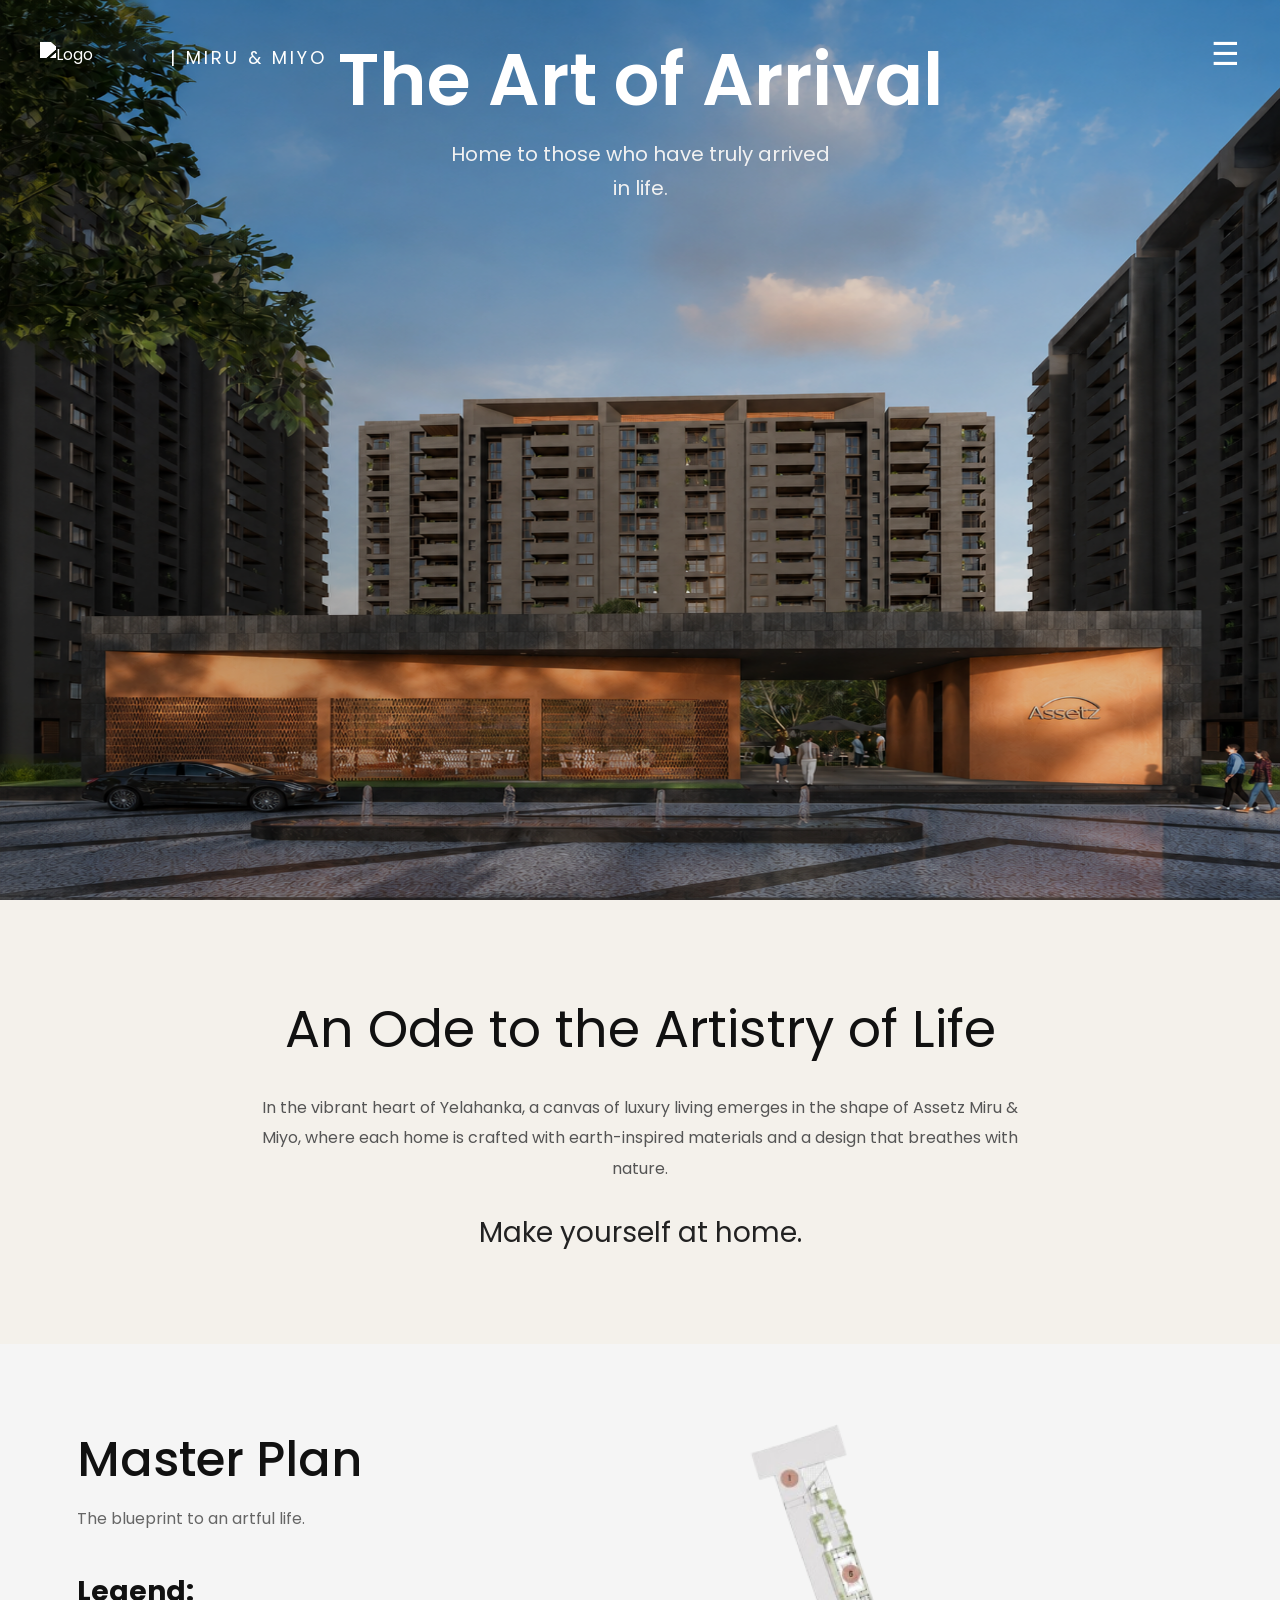
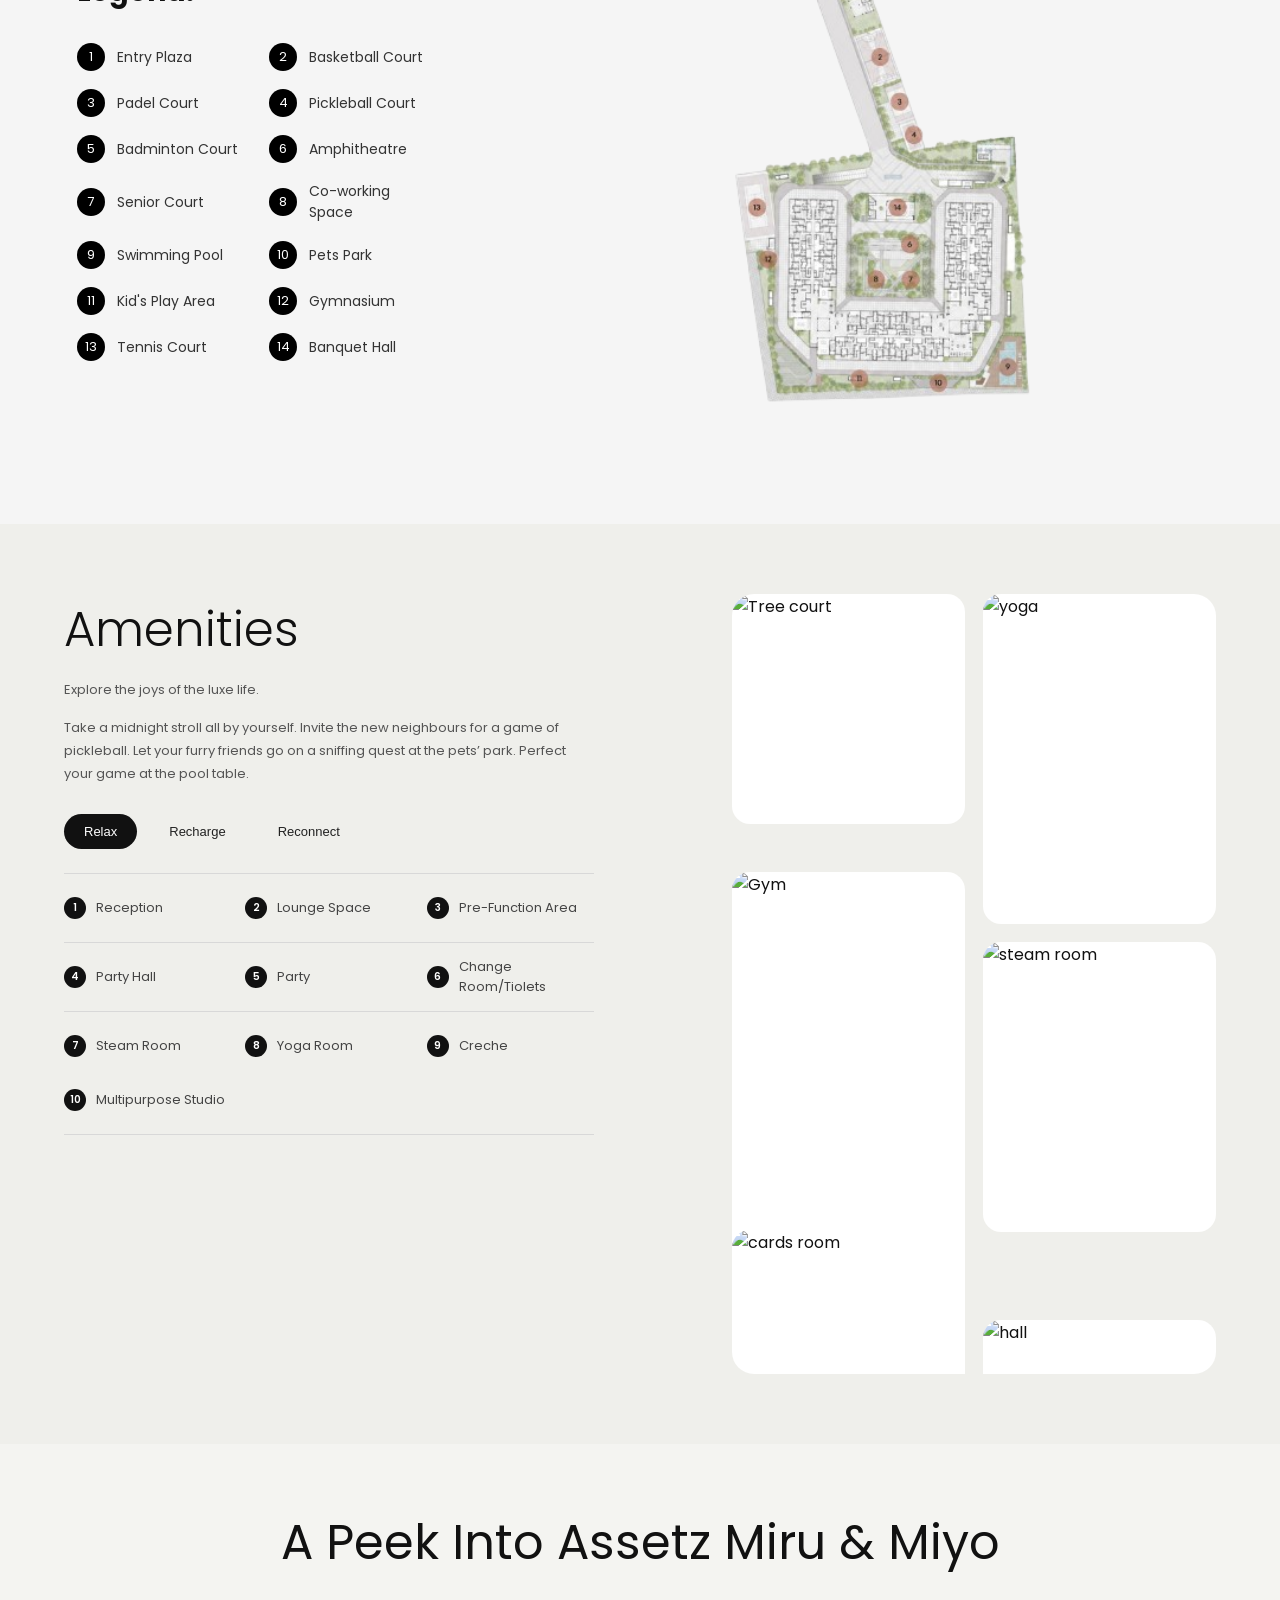
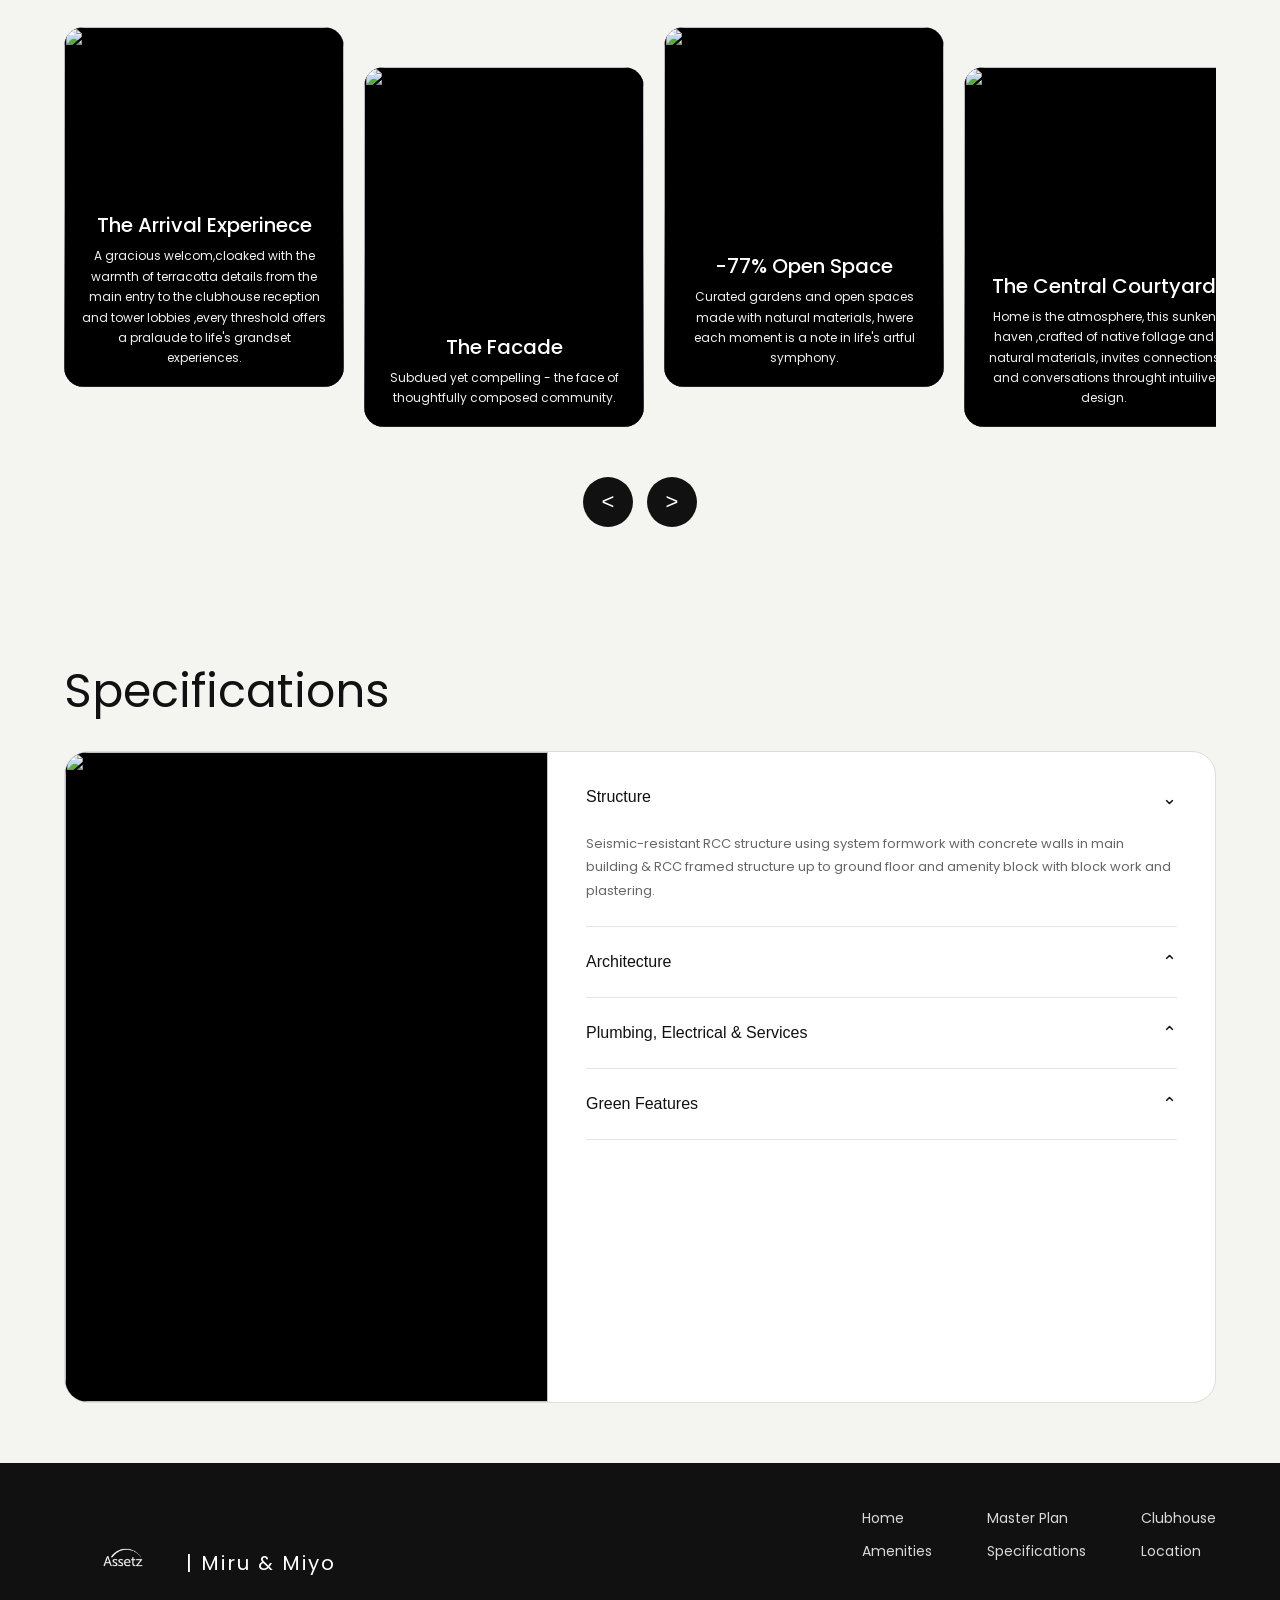
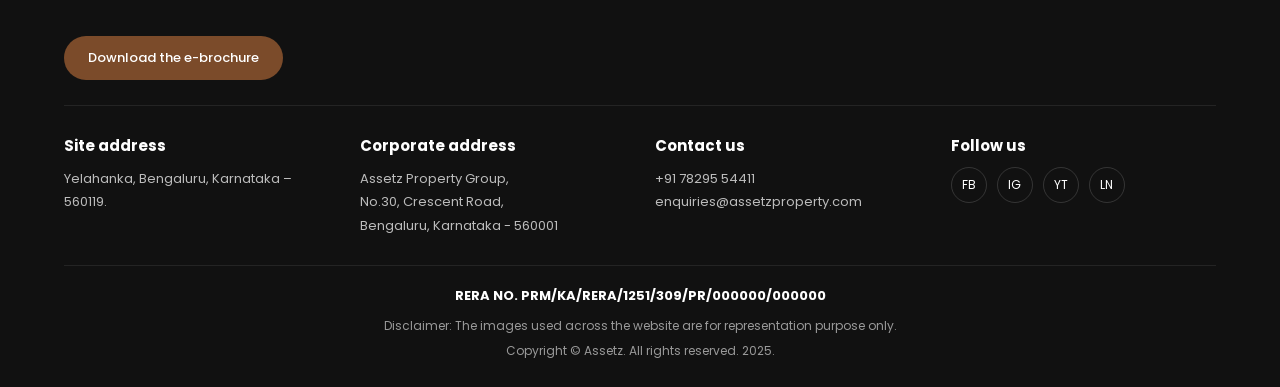
==== index.html @ 8e493010 "demo task" ====
<!DOCTYPE html>
<html lang="en">
<head>
  <meta charset="UTF-8" />
  <meta name="viewport" content="width=device-width, initial-scale=1.0"/>
  <title>Assetz Property Group</title>

  <link rel="stylesheet" href="style.css"/>

  <!-- Google Font -->
  <link href="https://fonts.googleapis.com/css2?family=Poppins:wght@300;400;500;600;700&display=swap" rel="stylesheet">
</head>

<body>

  <!-- Navbar -->
  <header class="navbar">
    <div class="logo-container">

  <img src="C:\Users\Akshay\demo-task\photo\logo.png" alt="Logo" class="logo-img">

  <div class="logo-text">
    <h2></h2>
    <span>| Miru & Miyo</span>
  </div>

</div>

    <div class="menu-btn" id="menuBtn">
      ☰
    </div>

    
  </header>

  
  <!-- About Section -->

<section class="hero" id="home">

  <div class="overlay"></div>

  <div class="hero-content">
    <h1>The Art of Arrival</h1>

    <p>
      Home to those who have truly arrived in life.
    </p>
  </div>

</section>
<section class="ode-section">

  <h2>An Ode to the Artistry of Life</h2>

  <p>
    In the vibrant heart of Yelahanka, a canvas of luxury living emerges in the shape of Assetz Miru & Miyo, where each home is crafted with earth-inspired materials and a design that breathes with nature.
  </p>

  <h3>Make yourself at home.</h3>

</section>

<!-- MASTER PLAN + LEGEND -->

<section class="legend-section" id="masterplan">

  <!-- LEFT SIDE -->

  <div class="legend-left">

    <div class="master-left">

      <h2>Master Plan</h2>

      <p>The blueprint to an artful life.</p>

    </div>

    <div class="legend-box">

      <h3>Legend:</h3>

      <div class="legend-grid">

        <div class="legend-item">
          <span>1</span>
          <p>Entry Plaza</p>
        </div>

        <div class="legend-item">
          <span>2</span>
          <p>Basketball Court</p>
        </div>

        <div class="legend-item">
          <span>3</span>
          <p>Padel Court</p>
        </div>

        <div class="legend-item">
          <span>4</span>
          <p>Pickleball Court</p>
        </div>

        <div class="legend-item">
          <span>5</span>
          <p>Badminton Court</p>
        </div>

        <div class="legend-item">
          <span>6</span>
          <p>Amphitheatre</p>
        </div>

        <div class="legend-item">
          <span>7</span>
          <p>Senior Court</p>
        </div>

        <div class="legend-item">
          <span>8</span>
          <p>Co-working Space</p>
        </div>

        <div class="legend-item">
          <span>9</span>
          <p>Swimming Pool</p>
        </div>

        <div class="legend-item">
          <span>10</span>
          <p>Pets Park</p>
        </div>
        <div class="legend-item">
          <span>11</span>
          <p>Kid's Play Area</p>
        </div>
        <div class="legend-item">
          <span>12</span>
          <p>Gymnasium</p>
        </div>
        <div class="legend-item">
          <span>13</span>
          <p>Tennis Court</p>
        </div>
        <div class="legend-item">
          <span>14</span>
          <p>Banquet Hall</p>
        </div>

      </div>

    </div>

  </div>

  <!-- RIGHT SIDE IMAGE -->

 <div class="legend-right">
   <img src="photo/masterplan.png" alt="">
</div>
</section>
  

  

  <!-- Amenities -->
<section class="amenities" id="amenities">

  <!-- LEFT -->
  <div class="amenities-left">

    <h2>Amenities</h2>
      
    <p>
      Explore the joys of the luxe life.
    </p>

    <p>
      Take a midnight stroll all by yourself. Invite the new neighbours for a game
      of pickleball. Let your furry friends go on a sniffing quest at the pets’ park.
      Perfect your game at the pool table.
    </p>

    <!-- TABS -->
    <div class="tabs">

      <button class="tab-btn active" data-tab="relax">
        Relax
      </button>

      <button class="tab-btn" data-tab="recharge">
        Recharge
      </button>

      <button class="tab-btn" data-tab="reconnect">
        Reconnect
      </button>

    </div>

    <!-- RELAX -->
    <div class="tab-content active" id="relax">

      <div class="feature-row">

        <div class="feature">
          <div class="number">1</div>
            Reception
        </div>

        <div class="feature">
          <div class="number">2</div>
          Lounge Space
        </div>

        <div class="feature">
          <div class="number">3</div>
          Pre-Function Area
        </div>

      </div>

      <div class="feature-row">

        <div class="feature">
          <div class="number">4</div>
          Party Hall
        </div>

        <div class="feature">
          <div class="number">5</div>
          Party
        </div>

        <div class="feature">
          <div class="number">6</div>
          Change Room/Tiolets
        </div>

      </div>

      <div class="feature-row">

        <div class="feature">
          <div class="number">7</div>
          Steam Room
        </div>

        <div class="feature">
          <div class="number">8</div>
          Yoga Room
        </div>
        <div class="feature">
          <div class="number">9</div>
          Creche
        </div>
        <div class="feature">
          <div class="number">10</div>
          Multipurpose Studio
         
        </div>

      </div>

    </div>

    <!-- RECHARGE -->
<div class="tab-content" id="recharge">

  <div class="feature-row">

    <div class="feature">
      <div class="number">1</div>
      Swimming Pool
    </div>

    <div class="feature">
      <div class="number">2</div>
      Kids Pool
    </div>

    <div class="feature">
      <div class="number">3</div>
      PickleBall Court
    </div>

  </div>

  <div class="feature-row">

    <div class="feature">
      <div class="number">4</div>
      Badminton Court
    </div>

    <div class="feature">
      <div class="number">5</div>
      Basketball Court
    </div>

    <div class="feature">
      <div class="number">6</div>
      Tennis Court
    </div>

  </div>

  <div class="feature-row">

    <div class="feature">
      <div class="number">7</div>
      Padel Court
    </div>

    <div class="feature">
      <div class="number">8</div>
      Kids Play Area
    </div>

    <div class="feature">
      <div class="number">9</div>
      Pet's Park
    </div>

  </div>

  <div class="feature-row">

    <div class="feature">
      <div class="number">10</div>
      Table Tennis Room
    </div>

    <div class="feature">
      <div class="number">11</div>
      Football Table
    </div>

    <div class="feature">
      <div class="number">12</div>
      Pool Room
    </div>

  </div>

  <div class="feature-row">

    <div class="feature">
      <div class="number">13</div>
      Cards Room
    </div>

    <div class="feature">
      <div class="number">14</div>
      Billiards Table
    </div>

    <div class="feature">
      <div class="number">15</div>
      Gymnasium
    </div>

  </div>

</div>
    <!-- RECONNECT -->
    <div class="tab-content" id="reconnect">

      <div class="feature-row">

        <div class="feature">
          <div class="number">1</div>
         Lanscaped Courtyard 
        </div>

        <div class="feature">
          <div class="number">2</div>
          Amphitheatre
        </div>

        <div class="feature">
          <div class="number">3</div>
          Community Hall
        </div>

      </div>

      <div class="feature-row">

        <div class="feature">
          <div class="number">4</div>
         Outdoor Co-working Space
        </div>

        <div class="feature">
          <div class="number">5</div>
          Tree Court with Seating 
        </div>

        <div class="feature">
          <div class="number">6</div>
          Community Seating Area
        </div>

      </div>

      <div class="feature-row">

        <div class="feature">
          <div class="number">7</div>
          Confernce Room
        </div>

        <div class="feature">
          <div class="number">8</div>
          Bus Drop-off Area 
        </div>

        

      </div>

    </div>

  </div>

  <div class="amenities-right">

  <div class="image-scroll">

    <!-- ORIGINAL -->

    <img src="https://assets.architecturaldigest.in/photos/615efbb24644c1c66a86a8b6/master/w_1600%2Cc_limit/Hyderabad%2520courtyard-1.jpeg" alt="Tree court ">
    <img src="https://tse1.explicit.bing.net/th/id/OIP.o5pbZe7xPCBJfq10NFuWdwHaE7?rs=1&pid=ImgDetMain&o=7&rm=3" alt="yoga">
    <img src="https://tse4.mm.bing.net/th/id/OIP.qASr2uYzLVvSVzsts1QjRgHaE8?rs=1&pid=ImgDetMain&o=7&rm=3" alt="Gym">
    <img src="https://cpimg.tistatic.com/00940365/b/4/Steam-Rooms.jpg" alt="steam room">
    <img src="https://3.imimg.com/data3/WO/BB/GLADMIN-3683757/wp-content-uploads-2015-03-cards-room-21-925x465-1000x1000.jpg" alt="cards room">
    <img src="https://c8.alamy.com/comp/2N57W5M/01-18-2023-seating-arrangement-of-an-indian-wedding-recepttion-surat-gujarat-india-2N57W5M.jpg" alt="hall">

    <!-- DUPLICATE FOR SMOOTH SCROLL -->

    <!-- <img src="assets/img1.jpg" alt=""> -->
    <img src="https://tse1.mm.bing.net/th/id/OIP.7K2zwwbF5ogD3LgjueAUcgHaFj?rs=1&pid=ImgDetMain&o=7&rm=3" alt="pool">
    <img src="https://files.propertywala.com/photos/a5/J811895976.badminton-court.20883365l.jpg" alt="badminton court">
    <img src="https://www.imcnet.org/assets/venue_photos/_2019-07-03_12_35_30.jpg" alt="confernce room">
    <img src="https://rdsa.co.in/assets/img/about/02.jpg" alt="kids pool">
    <img src="https://im.whatshot.in/img/2022/Aug/pune-pet-park-cropped-1659954903.jpg" alt="Pets park">

  </div>

</div>

</section>
<!-- PEEK SECTION -->

<section class="peek-section" id="clubhouse">

  <!-- HEADER -->

  <div class="peek-header">

    <h2>
      A Peek Into Assetz Miru & Miyo
    </h2>

    

  </div>

  <!-- SLIDER -->

  <div class="peek-slider" id="peekSlider">

    <!-- CARD 1 -->

    <div class="peek-card">

      <img src="https://newprojects.99acres.com/media/xop/2026/05/08/15/6xky7a9_1778234476_755981042_optOrig.jpg">

      <div class="peek-content">

        <h2>The Arrival Experinece </h2>

        <p>
          A gracious welcom,cloaked with the warmth  of terracotta details.from the main entry to the clubhouse reception and tower lobbies ,every threshold offers a pralaude to life's grandset experiences.
        </p>

      </div>

    </div>

    <!-- CARD 2 -->

    <div class="peek-card">

      <img src="https://newprojects.99acres.com/media/xop/2026/05/08/15/hrwfihe_1778234447_755980622_optOrig.jpg">

      <div class="peek-content">

        <h3>The Facade</h3>

        <p>
          Subdued yet compelling - the face of thoughtfully composed community.
        </p>

      </div>

    </div>

    <!-- CARD 3 -->

    <div class="peek-card">

      <img src="https://newprojects.99acres.com/media/xop/2026/05/08/15/8ickv9m_1778234456_755980702_optOrig.jpg">

      <div class="peek-content">

        <h3>-77% Open Space</h3>

        <p>
          Curated gardens and open spaces made with natural materials, hwere each moment is a note in life's artful symphony.

      </div>

    </div>

    <!-- CARD 4 -->

    <div class="peek-card">

      <img src="https://newprojects.99acres.com/media/xop/2026/05/08/15/crbso1j_1778234470_755981000_optOrig.jpg">

      <div class="peek-content">

        <h3>The Central Courtyard </h3>

        <p>
          Home is the atmosphere, this sunken haven ,crafted of native follage and natural materials, invites connections and conversations throught intuilive design.
        </p>

      </div>

    </div>

    <!-- CARD 5 -->

    <div class="peek-card">

      <img src="https://newprojects.99acres.com/projects/assetz_property_group/assetz_codename_sanctum/images/294mtu2_1778052734_754564854_optOrig.jpg">

      <div class="peek-content">

        <h3>The Temperature-controlled Pool</h3>

        <p>
          A serene oesis,primed for leisurely laps,sun-drenched lounging and carefree splashes.
        </p>

      </div>

    </div>
 <!-- CARD 6 -->
    <div class="peek-card">

      <img src="https://images.unsplash.com/photo-1502672260266-1c1ef2d93688?w=1400">

      <div class="peek-content">

        <h3>Life-Friendly Spaces </h3>

        <p>
          From expensive courtyards to flowing pedestrain pathways,woven with curated amenties, all deigned to foster effortless living and seamless connection.
        </p>
      </div>

    </div>
     <!-- CARD 7 -->
      <div class="peek-card">

      <img src="https://files.propertywala.com/photos/a5/J811895976.badminton-court.20883365l.jpg">

      <div class="peek-content">

        <h3>Sports Facilities  </h3>

        <p> 
            With 12+ sporting facilities at hand,including a number of new-age sports facilities, the next game is never far and neither is the joy of trying something new.
        </p>
          

      </div>

    </div>

     <!-- CARD 8 -->
      <div class="peek-card">

      <img src="https://tse1.mm.bing.net/th/id/OIP.nKHdduBhOaOGpNZli0mXxQHaDt?rs=1&pid=ImgDetMain&o=7&rm=3">

      <div class="peek-content">

        <h3>The Grand Lobbies </h3>

        <p> 
           More volume, more light and room to breathe- the kind of welcome that makes coming home feel just little grander. 
        </p>
          

      </div>

    </div>

  </div>

  <!-- BUTTONS -->

  <div class="peek-buttons">

    <button id="peekPrev">
      &lt;
    </button>

    <button id="peekNext">
      &gt;
    </button>

  </div>

</section>
<section class="spec-section" id="specification">

  <h1 class="spec-title">
    Specifications
  </h1>

  <div class="spec-wrapper">

    <!-- LEFT IMAGE -->

    <div class="spec-image">

      <img src="https://newprojects.99acres.com/media/xop/2026/05/08/15/8ickv9m_1778234456_755980702_optOrig.jpg" alt="">

    </div>

    <!-- RIGHT SIDE -->

    <div class="spec-right">

      <!-- ITEM 1 -->

      <div class="accordion-item active">

        <button class="accordion-header">

          Structure

          <span class="icon">⌃</span>

        </button>

        <div class="accordion-content">

          <p>
            Seismic-resistant RCC structure using system formwork with concrete walls in main building & RCC framed structure up to ground floor and amenity block with block work and plastering.
          </p>

        </div>

      </div>

      <!-- ITEM 2 -->

      <!-- ITEM 2 -->

<div class="accordion-item">

  <button class="accordion-header">

    Architecture

    <span class="icon">⌃</span>

  </button>

  <div class="accordion-content architecture-content">

    <!-- COLUMN 1 -->

    <div class="arch-box">

      <h3>DOORS: ENGINEERED WOODEN DOORS</h3>

      <p>
        Main door: Engineered wooden veneer finish.<br>
        Bedrooms & toilet doors: Engineered wooden doors with laminate finish.
      </p>

      <h3>FLOORING AND WALL CLADDING</h3>

      <p>
        Living, dining, kitchen & utility: Vitrified tiles.<br>
        All bedrooms: Laminated wooden flooring.<br>
        Balcony & bathroom: Vitrified or ceramic tiles.
      </p>

      <h3>INTERNAL WALL FINISH</h3>

      <p>
        Internal walls & ceiling: Acrylic emulsion.
      </p>

      <h3>BALCONY RAILINGS</h3>

      <p>
        Balcony: RCC parapet with MS top rail / MS railings with glass as per façade design.
      </p>

    </div>

    <!-- COLUMN 2 -->

    <div class="arch-box">

      <h3>WINDOWS, SLIDING DOORS & VENTILATORS</h3>

      <p>
        3-track UPVC wooden-finish laminated profile.<br>
        Windows and sliding door with mosquito mesh.<br>
        Bathrooms: Powder-coated aluminium ventilators with etched glass profile.
      </p>

      <h3>FALSE CEILING</h3>

      <p>
        Living balcony, master bedroom balcony & toilets: Wooden-finish PVC panel false ceiling.
      </p>

      <h3>EXTERNAL WALL FINISH</h3>

      <p>
        External walls: Combination of cladding and texture-finish with exterior grade emulsion.
      </p>

    </div>

  </div>

</div>

      <!-- ITEM 3 -->

<div class="accordion-item">

  <button class="accordion-header">

    Plumbing, Electrical & Services

    <span class="icon">⌃</span>

  </button>

  <div class="accordion-content architecture-content">

    <!-- COLUMN 1 -->

    <div class="arch-box">

      <h3>CCP AND SANITARY FITTINGS & FIXTURES</h3>

      <p>
        Jaguar and Kohler or equivalent water-efficient CP & sanitary fixtures.
      </p>

      <h3>GRID POWER AND BACKUP POWER</h3>

      <p>
        Power: 3BHK – 5kW.<br>
        DG Power Backup: 50% of EB load for inside the apartments & 100% backup for common area lighting, lifts and utilities.
      </p>

      <h3>SERVICES</h3>

      <p>
        Water Treatment Plant.<br>
        Sewage Treatment Plant.
      </p>

    </div>

    <!-- COLUMN 2 -->

    <div class="arch-box">

      <h3>ELEVATORS</h3>

      <p>
        2 passenger lifts & one service lift per core of reputed make.
      </p>

      <h3>SAFETY AND SECURITY</h3>

      <p>
        CCTV coverage on all main entry and exit points.
      </p>

    </div>

  </div>

</div>

      <!-- ITEM 4 -->

<div class="accordion-item">

  <button class="accordion-header">

    Green Features

    <span class="icon">⌃</span>

  </button>

  <div class="accordion-content architecture-content">

    <!-- COLUMN 1 -->

    <div class="arch-box">

      <h3>WATER CONSERVATION</h3>

      <p>
        Dual piping system.<br>
        Dual flush system for sanitary.<br>
        Recycled water used for landscape maintenance.<br>
        Water-efficient fixtures.<br>
        Rainwater harvesting.<br>
        Ground water recharge.
      </p>

      <h3>ENERGY CONSERVATION</h3>

      <p>
        Provision for solar heated water in one toilet of top 2 floor apartments.<br>
        Energy-efficient lighting in common areas.<br>
        Energy-efficient streetlights with timer control.<br>
        EV charging stations provided in designated areas.
      </p>

    </div>

    <!-- COLUMN 2 -->

    <div class="arch-box">

      <h3>SOLID WASTE MANAGEMENT</h3>

      <p>
        Segregation at source.<br>
        Organic waste converter.
      </p>

    </div>

  </div>

</div>

      </div>

    </div>

  </div>

</section>
  <script src="script.js"></script>
<footer class="footer">

  <!-- ROW 1 -->

  <div class="footer-row footer-row1">

    <!-- LEFT -->

   
<div class="footer-brand">

  <!-- LOGO + TEXT -->

  <div class="footer-logo-wrap">

    <img src="photo/logo.png" alt="Logo" class="footer-logo-img">

    <div class="footer-logo-text">
      <span>| Miru & Miyo</span>
    </div>

  </div>

  <!-- BUTTON -->

  <a href="#" class="brochure-btn">
    Download the e-brochure
  </a>

</div>

    <!-- RIGHT -->

    <div class="footer-menu">

  <div class="menu-column">

    <a href="#home">Home</a>

    <a href="#amenities">Amenities</a>

  </div>

  <div class="menu-column">

    <a href="#masterplan">Master Plan</a>

    <a href="#specification">Specifications</a>

  </div>

  <div class="menu-column">

    <a href="#clubhouse">Clubhouse</a>

    <a href="#location">Location</a>

  </div>

</div>

  </div>

  <!-- ROW 2 -->

  <div class="footer-row footer-row2">

    <div class="footer-box">

      <h3>Site address</h3>

      <p>
        Yelahanka, Bengaluru, Karnataka – 560119.
      </p>

    </div>

    <div class="footer-box">

      <h3>Corporate address</h3>

      <p>
        Assetz Property Group,<br>
        No.30, Crescent Road,<br>
        Bengaluru, Karnataka - 560001
      </p>

    </div>

    <div class="footer-box">

      <h3>Contact us</h3>

      <p>
        +91 78295 54411<br>
        enquiries@assetzproperty.com
      </p>

    </div>

    <div class="footer-box">

      <h3>Follow us</h3>

      <div class="social-icons">

        <a href="#">FB</a>
        <a href="#">IG</a>
        <a href="#">YT</a>
        <a href="#">LN</a>

      </div>

    </div>

  </div>

  <!-- ROW 3 -->

  <div class="footer-bottom">

    <h2>
      RERA NO. PRM/KA/RERA/1251/309/PR/000000/000000
    </h2>

    <p>
      Disclaimer: The images used across the website are for representation purpose only.
    </p>

    <p>
      Copyright © Assetz. All rights reserved. 2025.
    </p>

  </div>

</footer>
</body>
</html>
---- style.css ----
/* =========================
   GOOGLE FONT
========================= */

@import url('https://fonts.googleapis.com/css2?family=Poppins:wght@300;400;500;600;700&display=swap');

*{
  margin:0;
  padding:0;
  box-sizing:border-box;
}

html{
  scroll-behavior:smooth;
}

body{
  font-family:'Poppins',sans-serif;
  background:#f4f4f1;
  overflow-x:hidden;
  color:#111;
}

/* =========================
   NAVBAR
========================= */
.navbar{
  position:absolute;
  top:0;
  left:0;
  width:100%;

  padding:30px 40px;

  display:flex;
  justify-content:space-between;
  align-items:center;

  z-index:1000;
}
/* LOGO AREA */

.logo-container{
  display: flex;
  align-items: center;
  gap: 10px;
}

/* LOGO IMAGE */

.logo-img{
  width:120px;
  height:auto;

  object-fit:contain;

  filter:brightness(0) invert(1);
}

/* LOGO TEXT */

.logo-text{
  display: flex;
  flex-direction: column;
}

.logo-text h2{
  color:#fff;
  font-size:44px;
  font-weight:600;
  line-height:1;
  margin:0;
}

.logo-text span{
  color:#fff;
  font-size:18px;
  letter-spacing:3px;
  text-transform:uppercase;
  margin-top:6px;
}

/* MENU BUTTON */

.menu-btn{
  color:#fff;
  font-size:32px;
  cursor:pointer;
}

/* HERO SECTION */
.hero{
    width:100%;
    height:100vh;

    background-image:url("photo/hero1.png");

    background-size:100% 100%;     /* FULL IMAGE SHOW */
    background-position:center;
    background-repeat:no-repeat;

    background-color:#000;        /* side black fill */

    position:relative;

    display:flex;
    justify-content:center;      /* top content */
    overflow:hidden;
}

/* DARK OVERLAY */

.overlay{
    position:absolute;
    inset:0;

    background:rgba(0,0,0,0.12);

    z-index:1;
}
/* CONTENT */
.hero-content{
    position:relative;
    z-index:2;

    width:100%;

    display:flex;
    flex-direction:column;
    align-items:center;      /* horizontal center */

    text-align:center;

    padding-top:40px;        /* upar blue area me */
}
/* HEADING */

.hero-content h1{
    font-size:72px;
    font-weight:600;

    line-height:1.1;

    margin-bottom:18px;

    color:#fff;
}

/* TEXT */
.hero-content p{
    font-size:20px;
    line-height:1.7;

    max-width:380px;

    color:#f1f1f1;
}
.ode-section{
    width:100%;
    padding:90px 20px;

    background:#f4f1eb;

    text-align:center;
}

.ode-section h2{
    font-size:52px;
    font-weight:400;

    color:#111;

    margin-bottom:25px;
}

.ode-section p{
    max-width:760px;

    margin:auto;

    font-size:16px;
    line-height:1.9;

    color:#555;
}

.ode-section h3{
    margin-top:28px;

    font-size:28px;
    font-weight:400;

    color:#222;
}
/* =========================
   MASTERPLAN
========================= */
/* MASTER IMAGE */

.master-image{
  width:70%;              /* SMALLER WIDTH */
  margin:auto;            /* CENTER */
  overflow:hidden;
  border-radius:20px;
}

/* IMAGE */

.master-image img{
  width:100%;

  max-height:650px;       /* CONTROL HEIGHT */

  object-fit:contain;     /* FULL IMAGE SHOW */

  display:block;

  transition:0.4s ease;
}

/* HOVER */

.master-image:hover img{
  transform:scale(1.02);
}
/* =========================
   AMENITIES
========================= */

.amenities{
  width:100%;
  min-height:100vh;

  padding:100px 6%;

  background:#efefeb;

  display:flex;
  justify-content:space-between;
  gap:60px;

  overflow:hidden;
}

/* LEFT */

.amenities-left{
  width:48%;
}

.amenities-left h2{
  font-size:64px;
  font-weight:300;
  margin-bottom:18px;
}

.amenities-left p{
  font-size:15px;
  line-height:2;
  color:#555;
  margin-bottom:18px;
  max-width:640px;
}

/* TABS */

.tabs{
  display:flex;
  gap:16px;
  margin:40px 0 35px;
}

.tab-btn{
  border:none;
  background:transparent;

  padding:12px 24px;

  border-radius:50px;

  cursor:pointer;

  transition:0.3s;

  font-size:14px;

  color:#222;
}

.tab-btn.active{
  background:#111;
  color:#fff;
}

/* CONTENT */

.tab-content{
  display:none;
}

.tab-content.active{
  display:block;
}

/* FEATURE ROW */

.feature-row{
  display:grid;
  grid-template-columns:repeat(3,1fr);

  gap:18px;

  padding:18px 0;

  border-top:1px solid #d8d8d8;
}

.feature-row:last-child{
  border-bottom:1px solid #d8d8d8;
}

/* FEATURE */

.feature{
  display:flex;
  align-items:center;
  gap:12px;

  font-size:14px;
  color:#444;

  min-height:50px;
}

/* NUMBER */

.number{
  width:25px;
  height:25px;

  min-width:25px;

  border-radius:50%;

  background:#111;
  color:#fff;

  display:flex;
  align-items:center;
  justify-content:center;

  font-size:11px;
  font-weight:600;
}

/* =========================
   RIGHT IMAGES
========================= */
/* =========================
   AMENITIES
========================= */

.amenities{
  width:100%;
  min-height:100vh;

  padding:70px 5%;   /* pehle 100px tha */

  background:#efefeb;

  display:flex;
  justify-content:space-between;
  gap:40px;          /* pehle 60px tha */

  overflow:hidden;
}

/* LEFT */

.amenities-left{
  width:46%;
}

.amenities-left h2{
  font-size:48px;    /* pehle 64px */
  font-weight:300;
  margin-bottom:12px;
}

.amenities-left p{
  font-size:13px;    /* pehle 15px */
  line-height:1.8;
  color:#555;
  margin-bottom:14px;
  max-width:560px;
}

/* TABS */

.tabs{
  display:flex;
  gap:12px;
  margin:28px 0 24px;
}

.tab-btn{
  padding:10px 20px;
  font-size:13px;
}

/* FEATURE ROW */

.feature-row{
  display:grid;
  grid-template-columns:repeat(3,1fr);

  gap:14px;

  padding:14px 0;
}

/* FEATURE */

.feature{
  gap:10px;
  font-size:13px;   /* small text */
  min-height:40px;
}

/* NUMBER */

.number{
  width:22px;
  height:22px;
  min-width:22px;

  font-size:10px;
}

/* SCROLL GRID */

.image-scroll{
  display:grid;
  grid-template-columns:repeat(2,1fr);

  gap:18px;

  animation:scrollImages 25s linear infinite;
}

/* IMAGES */

.image-scroll img{
  width:100%;
  display:block;

  object-fit:cover;

  border-radius:20px;

  transition:0.5s;
}

.image-scroll img:hover{
  transform:scale(1.03);
}

/* EXACT HEIGHT STYLE */

.image-scroll img:nth-child(1){
  height:230px;
}

.image-scroll img:nth-child(2){
  height:330px;
}

.image-scroll img:nth-child(3){
  height:430px;
  margin-top:-70px;
}

.image-scroll img:nth-child(4){
  height:290px;
}

.image-scroll img:nth-child(5){
  height:260px;
  margin-top:-90px;
}

.image-scroll img:nth-child(6){
  height:230px;
}

.image-scroll img:nth-child(7){
  height:230px;
}

.image-scroll img:nth-child(8){
  height:330px;
}

.image-scroll img:nth-child(9){
  height:430px;
  margin-top:-70px;
}

.image-scroll img:nth-child(10){
  height:290px;
}

.image-scroll img:nth-child(11){
  height:260px;
  margin-top:-90px;
}

.image-scroll img:nth-child(12){
  height:230px;
}
/* TAB BUTTON HOVER ZOOM */

.tab-btn{
  padding:10px 20px;
  font-size:13px;

  transition:0.3s ease;
}

.tab-btn:hover{
  transform:scale(1.08);
}

.tab-btn.active:hover{
  transform:scale(1.08);
}

/* AMENITIES IMAGE SMALL */

.amenities-right{
  width:42%;          /* pehle 48% */
  height:780px;       /* pehle 900px */

  overflow:hidden;

  position:relative;

  border-radius:22px;
}

/* IMAGE */

.image-scroll img{
  width:100%;
  display:block;

  object-fit:contain;   /* image cut nahi hogi */

  background:#fff;

  border-radius:18px;

  transition:0.5s;
}

/* HOVER */

.image-scroll img:hover{
  transform:scale(1.03);
}
/* ANIMATION */

@keyframes scrollImages{

  0%{
    transform:translateY(0);
  }

  100%{
    transform:translateY(-45%);
  }

}

/* =========================
   PEEK SECTION
========================= */
/* =========================
   PEEK SECTION
========================= */

.peek-section{
  width:100%;
  padding:70px 5%;
  background:#f4f4f1;
}

/* HEADER */

.peek-header{
  margin-bottom:35px;
  text-align:center;
}

.peek-header h2{
  font-size:48px;   /* smaller */
  font-weight:400;
  line-height:1.2;
}

/* SLIDER */

.peek-slider{
  display:flex;
  gap:20px;

  overflow-x:auto;
  scroll-behavior:smooth;

  scrollbar-width:none;

  padding:20px 0;
}

.peek-slider::-webkit-scrollbar{
  display:none;
}

/* CARD */

.peek-card{
  min-width:300px;      /* smaller */
  height:430px;

  border-radius:18px;   /* rectangle look */

  overflow:hidden;

  position:relative;

  flex-shrink:0;

  background:#fff;

  transition:0.4s ease;
}

/* CENTER IMAGE EFFECT */

.peek-card:nth-child(2n){
  margin-top:60px;
}

/* HOVER */

/* CARD */

.peek-card{
  min-width:280px;     /* short width */
  height:360px;        /* short height */

  border-radius:20px;

  overflow:hidden;

  position:relative;

  flex-shrink:0;

  background:#000;

  transition:0.4s ease;
}

/* CENTER EFFECT */

.peek-card:nth-child(2n){
  margin-top:40px;
}

/* IMAGE */

.peek-card img{
  width:100%;
  height:100%;

  object-fit:cover;
  object-position:center;

  display:block;

  transition:0.5s ease;
}

/* OVERLAY */

.peek-card::before{
  content:'';

  position:absolute;
  inset:0;

  background:
  linear-gradient(
    to top,
    rgba(0,0,0,0.82),
    rgba(0,0,0,0.15),
    rgba(0,0,0,0)
  );

  z-index:1;
}

/* CONTENT ON IMAGE */

.peek-content{
  position:absolute;

  left:18px;
  right:18px;
  bottom:18px;

  z-index:2;

  text-align:center;

  color:#fff;
}

/* TITLE */

.peek-content h2,
.peek-content h3{
  font-size:20px;
  font-weight:500;

  margin-bottom:8px;

  line-height:1.3;
}

/* TEXT */

.peek-content p{
  font-size:12px;
  line-height:1.7;

  color:#f1f1f1;
}

/* BUTTONS */

.peek-buttons{
  display:flex;
  justify-content:center;
  gap:14px;

  margin-top:30px;
}

.peek-buttons button{
  width:50px;
  height:50px;

  border:none;
  border-radius:50%;

  background:#111;
  color:#fff;

  font-size:22px;

  cursor:pointer;

  transition:0.3s ease;
}

/* BUTTON HOVER */

.peek-buttons button:hover{
  transform:scale(1.12);
}
/* =========================
   SPECIFICATIONS
========================= */

.spec-section{
  width:100%;
  padding:60px 5%;
  background:#f4f4f1;
}

/* TITLE */

.spec-title{
  font-size:46px;
  font-weight:400;
  margin-bottom:25px;
  color:#111;
}

/* MAIN BOX */

.spec-wrapper{
  display:flex;
  align-items:stretch;

  background:#fff;

  border:1px solid #ddd;
  border-radius:24px;

  overflow:hidden;
}

/* LEFT IMAGE */

.spec-image{
  width:42%;
  height:650px;

  overflow:hidden;

  background:#000;
}

.spec-image img{
  width:100%;
  height:100%;

  object-fit:cover;

  display:block;
}

/* RIGHT SIDE */

.spec-right{
  width:58%;

  padding:10px 38px;

  overflow:hidden;
}

/* ACCORDION ITEM */

.accordion-item{
  border-bottom:1px solid #e5e5e5;
}

/* HEADER */

.accordion-header{
  width:100%;

  background:none;
  border:none;

  padding:24px 0;

  display:flex;
  justify-content:space-between;
  align-items:center;

  cursor:pointer;

  font-size:16px;
  font-weight:500;

  color:#111;
}

/* ICON */

.icon{
  font-size:18px;
  transition:0.3s ease;
}

.accordion-item.active .icon{
  transform:rotate(180deg);
}

/* CONTENT */

.accordion-content{
  max-height:0;
  overflow:hidden;

  transition:max-height 0.4s ease;
}

/* ACTIVE */

.accordion-item.active .accordion-content{
  max-height:1000px;

  padding-bottom:24px;
}

/* ARCHITECTURE GRID */

.architecture-content{
  display:grid;

  grid-template-columns:1fr 1fr;

  gap:30px;

  overflow:hidden;
}

/* BOX */

.arch-box{
  overflow:hidden;
}

/* SUBTITLE */

.arch-box h3{
  font-size:13px;
  font-weight:600;

  margin-bottom:6px;

  color:#111;

  text-transform:uppercase;

  line-height:1.5;
}

/* TEXT */

.arch-box p{
  font-size:13px;
  line-height:1.7;

  color:#666;

  word-break:break-word;
}

/* SIMPLE CONTENT */

.accordion-content p{
  font-size:13px;
  line-height:1.8;

  color:#666;
}

/* RESPONSIVE */

@media(max-width:991px){

  .spec-wrapper{
    flex-direction:column;
  }

  .spec-image{
    width:100%;
    height:320px;
  }

  .spec-right{
    width:100%;
    padding:10px 24px;
  }

  .architecture-content{
    grid-template-columns:1fr;
  }

}

@media(max-width:768px){

  .spec-title{
    font-size:34px;
  }

  .accordion-header{
    font-size:15px;
    padding:20px 0;
  }

}
/* =========================
   RESPONSIVE
========================= */

@media(max-width:991px){

  .hero-content h1{
    font-size:56px;
  }

  .master-left h2,
  .amenities-left h2,
  .peek-header h2,
  .spec-title{
    font-size:44px;
  }

  .amenities{
    flex-direction:column;
  }

  .amenities-left,
  .amenities-right{
    width:100%;
  }

  .feature-row{
    grid-template-columns:1fr;
  }

  .spec-wrapper{
    flex-direction:column;
  }

  .spec-image,
  .spec-right{
    width:100%;
  }

  .spec-image img{
    height:350px;
  }

  .architecture-content{
    grid-template-columns:1fr;
  }

  .footer-top{
    flex-direction:column;
  }

  .footer-left,
  .footer-right{
    width:100%;
  }

}

@media(max-width:768px){

  .navbar{
    padding:22px;
  }

  .hero{
    background-position:center;
  }

  .hero-content{
    padding:0 24px;
  }

  .hero-content h1{
    font-size:42px;
  }

  .hero-content p{
    font-size:16px;
  }

  .master-left h2,
  .amenities-left h2,
  .peek-header h2,
  .spec-title{
    font-size:36px;
  }

  .peek-card{
    min-width:280px;
    height:420px;
  }

  .peek-content h2,
  .peek-content h3{
    font-size:24px;
  }

  .footer-right{
    grid-template-columns:1fr;
  }

  .footer-logo{
    font-size:40px;
  }

}
/* MASTER PLAN */

.legend-section{
    width: 100%;
    padding: 80px 6%;
    display: flex;
    justify-content: space-between;
    align-items: flex-start;
    gap: 50px;
    background: #f5f5f5;
}

/* LEFT SIDE */

.legend-left{
    width: 33%;
}

.master-left h2{
    font-size: 48px;
    font-weight: 500;
    margin-bottom: 10px;
}

.master-left p{
    font-size: 16px;
    color: #666;
    margin-bottom: 40px;
}

/* LEGEND BOX */

.legend-box h3{
    font-size: 28px;
    margin-bottom: 30px;
}

.legend-grid{
    display: grid;
    grid-template-columns: 1fr 1fr;
    gap: 18px 30px;
}

.legend-item{
    display: flex;
    align-items: center;
    gap: 12px;
}

.legend-item span{
    width: 28px;
    height: 28px;
    border-radius: 50%;
    background: #000;
    color: #fff;
    font-size: 13px;
    display: flex;
    align-items: center;
    justify-content: center;
    flex-shrink: 0;
}

.legend-item p{
    font-size: 14px;
    color: #333;
    margin: 0;
}

/* RIGHT IMAGE */

.legend-right{
    width: 67%;
    display: flex;
    align-items: flex-start;
}

.legend-right img{
    width: 100%;
    height: auto;      /* image cut nahi hogi */
    max-height: 620px; /* size chota */
    object-fit: contain; /* full image show */
    border-radius: 10px;
    display: block;
}
/* =========================
   FOOTER
========================= */

.footer{
  width:100%;
  background:#111;
  color:#fff;

  padding:45px 5% 20px;
}

/* ROW */

.footer-row{
  width:100%;
}

/* ROW 1 */

.footer-row1{
  display:flex;
  justify-content:space-between;
  align-items:flex-start;

  padding-bottom:25px;

  border-bottom:1px solid rgba(255,255,255,0.08);
}

/* LEFT */

.footer-brand{
  display:flex;
  flex-direction:column;
  align-items:flex-start;
}

/* LOGO */

.footer-logo{
  font-size:34px;
  font-weight:500;
  margin-bottom:14px;
}

/* BROCHURE BUTTON */

.brochure-btn{
  background:#7b4b2a;
  color:#fff;

  text-decoration:none;

  padding:10px 20px;

  border-radius:30px;

  font-size:13px;

  transition:0.3s ease;
}

.brochure-btn:hover{
  background:#9c623a;
  transform:translateY(-2px);
}

/* MENU */

.footer-menu{
  display:flex;
  gap:18px;

  justify-content:flex-end;
  align-items:center;

  flex-wrap:wrap;
}

/* LINKS */

.footer-menu a{
  color:#d8d8d8;
  text-decoration:none;

  font-size:14px;

  transition:0.3s ease;
}

.footer-menu a:hover{
  color:#fff;
}

/* ROW 2 */

.footer-row2{
  display:grid;

  grid-template-columns:repeat(4,1fr);

  gap:30px;

  padding:28px 0;

  border-bottom:1px solid rgba(255,255,255,0.08);
}

/* BOX */

.footer-box h3{
  font-size:15px;
  margin-bottom:10px;
}

.footer-box p{
  color:#bcbcbc;

  font-size:13px;
  line-height:1.8;
}

/* SOCIAL */

.social-icons{
  display:flex;
  gap:10px;
}

.social-icons a{
  width:36px;
  height:36px;

  border-radius:50%;

  border:1px solid rgba(255,255,255,0.15);

  display:flex;
  align-items:center;
  justify-content:center;

  color:#fff;
  text-decoration:none;

  font-size:12px;

  transition:0.3s ease;
}

.social-icons a:hover{
  background:#fff;
  color:#111;
}

/* BOTTOM */

.footer-bottom{
  text-align:center;
  padding-top:20px;
}

.footer-bottom h2{
  font-size:13px;
  margin-bottom:10px;
}

.footer-bottom p{
  font-size:12px;
  color:#999;
  line-height:1.7;
  margin-bottom:5px;
}

/* RESPONSIVE */

@media(max-width:900px){

  .footer-row1{
    flex-direction:column;
    gap:20px;
  }

  .footer-menu{
    justify-content:flex-start;
  }

  .footer-row2{
    grid-template-columns:1fr 1fr;
  }

}

@media(max-width:600px){

  .footer-row2{
    grid-template-columns:1fr;
  }

}
/* =========================
   FOOTER BRAND
========================= */

.footer-brand{
  display:flex;
  flex-direction:column;
  align-items:flex-start;
}

/* LOGO + TEXT */

.footer-logo-wrap{
  display:flex;
  align-items:center;

  gap:12px;

  margin-bottom:18px;
}

/* LOGO */

.footer-logo-img{
  width: 110px;
  height:110px;

  object-fit:contain;

  filter:brightness(0) invert(1);
}

/* TEXT */

.footer-logo-text span{
  color:#fff;

  font-size:20px;
  font-weight:400;

  letter-spacing:2px;
}

/* BUTTON */

.brochure-btn{
  background:#7b4b2a;

  color:#fff;
  text-decoration:none;

  padding:12px 24px;

  border-radius:40px;

  font-size:13px;
  font-weight:500;

  transition:0.3s ease;
}

/* HOVER */

.brochure-btn:hover{
  background:#9c623a;

  transform:translateY(-2px);
}
/* MENU */

.footer-menu{
  display:flex;

  gap:55px;

  justify-content:flex-end;
}

/* COLUMN */

.menu-column{
  display:flex;
  flex-direction:column;

  gap:12px;
}

/* LINKS */

.menu-column a{
  color:#d8d8d8;

  text-decoration:none;

  font-size:14px;
  font-weight:400;

  transition:0.3s ease;
}

/* HOVER */

.menu-column a:hover{
  color:#fff;

  transform:translateX(4px);
}
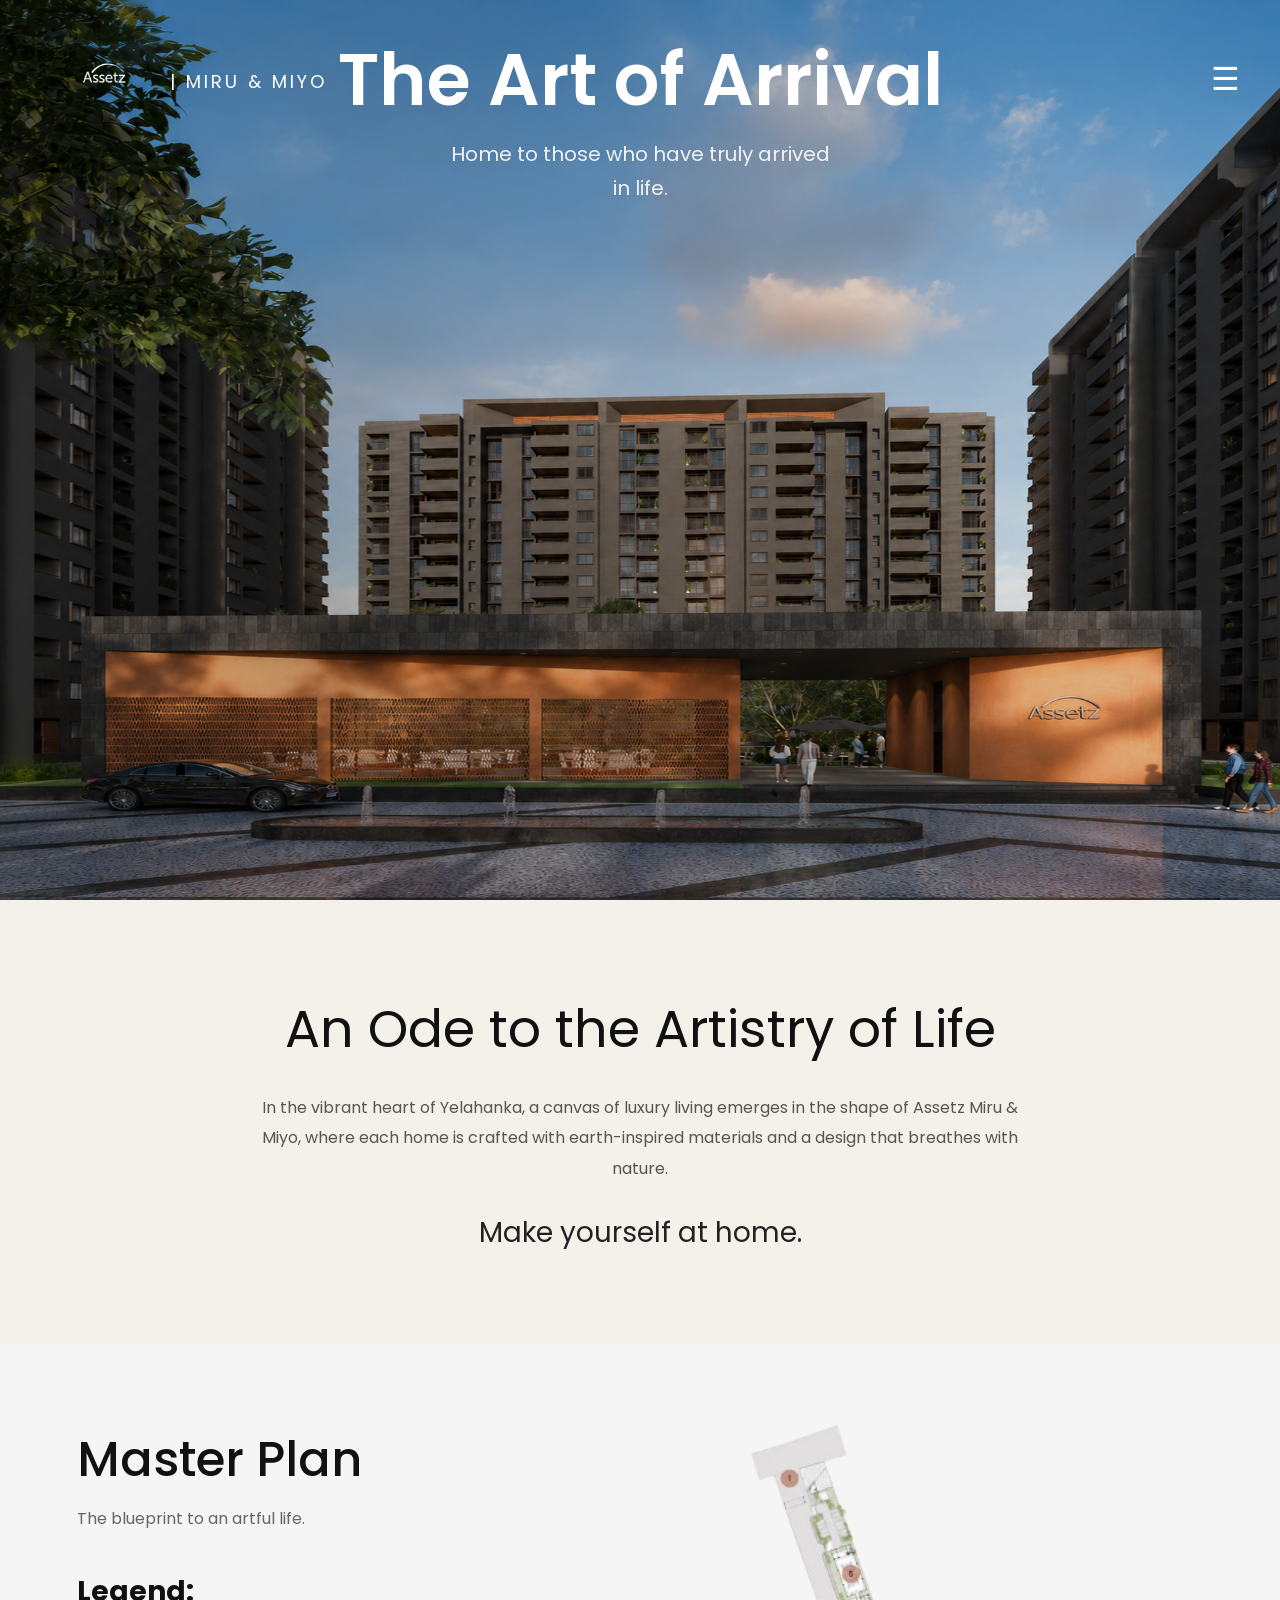
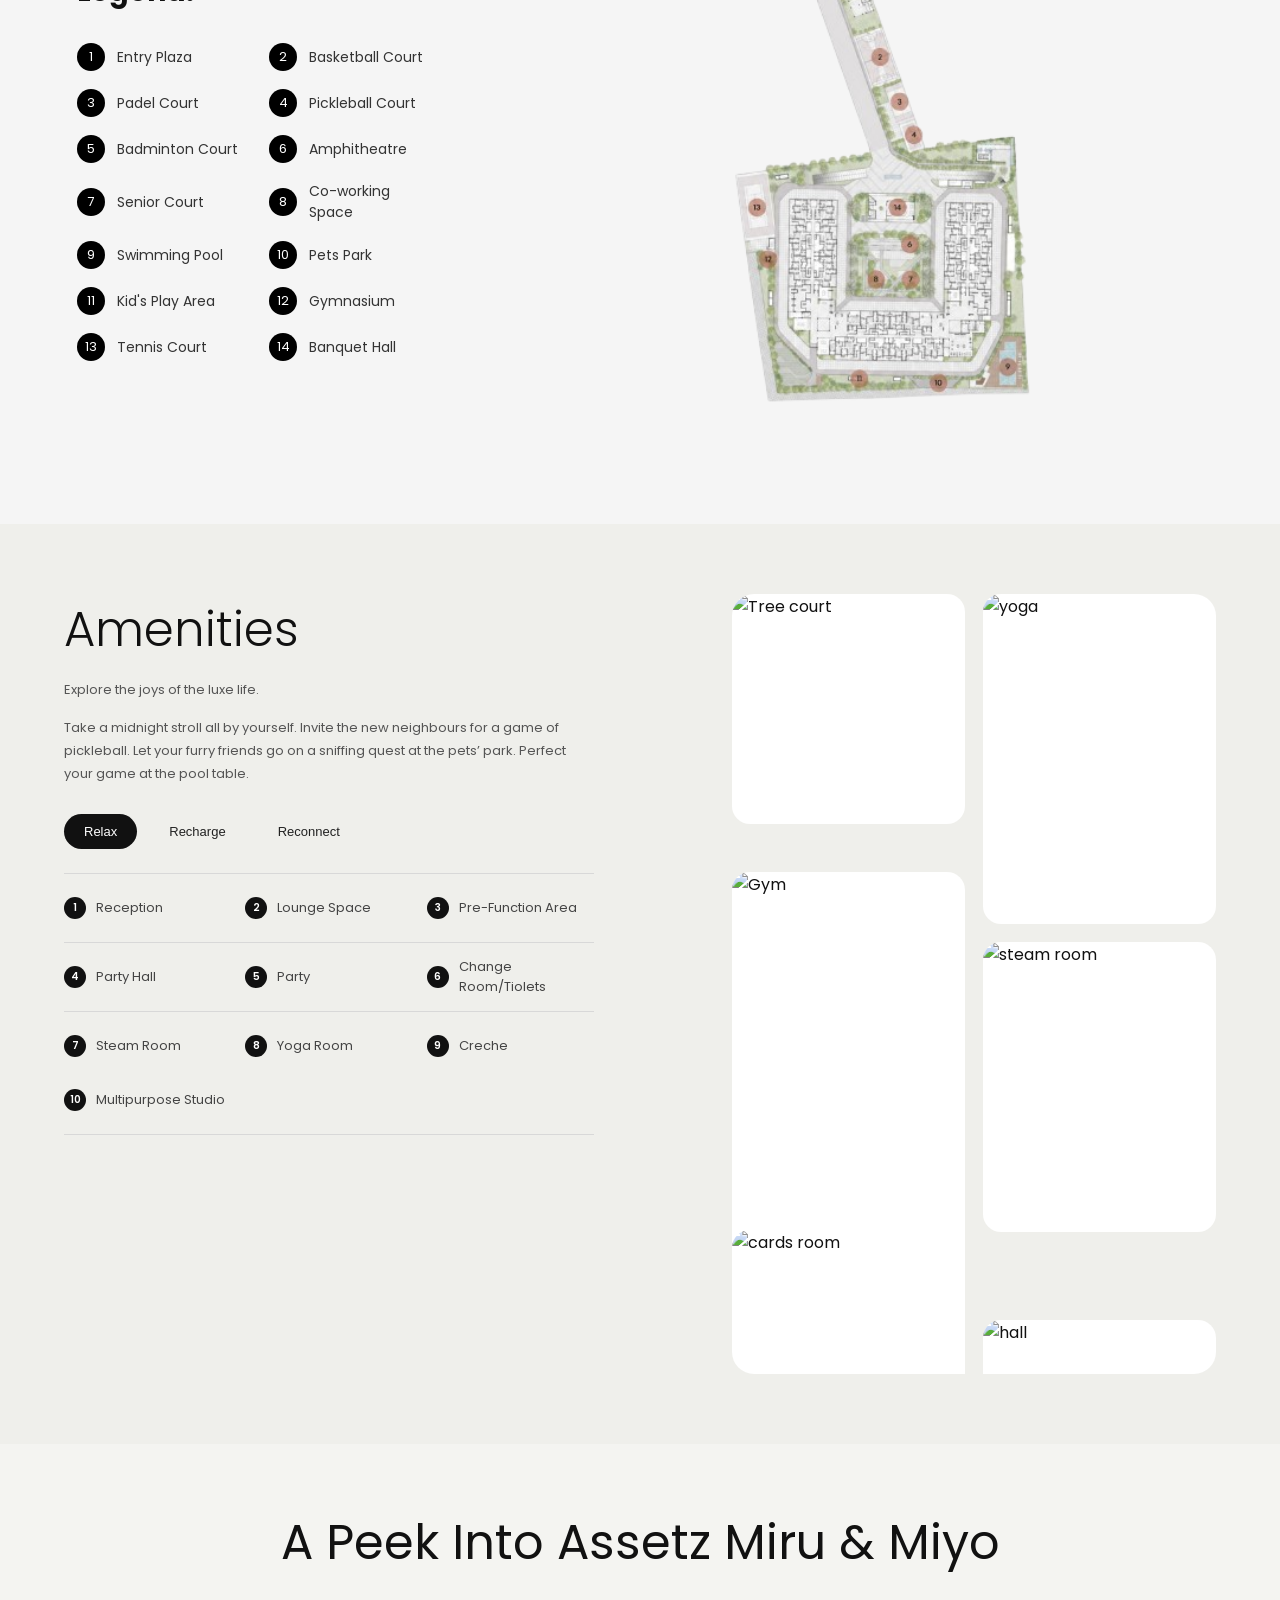
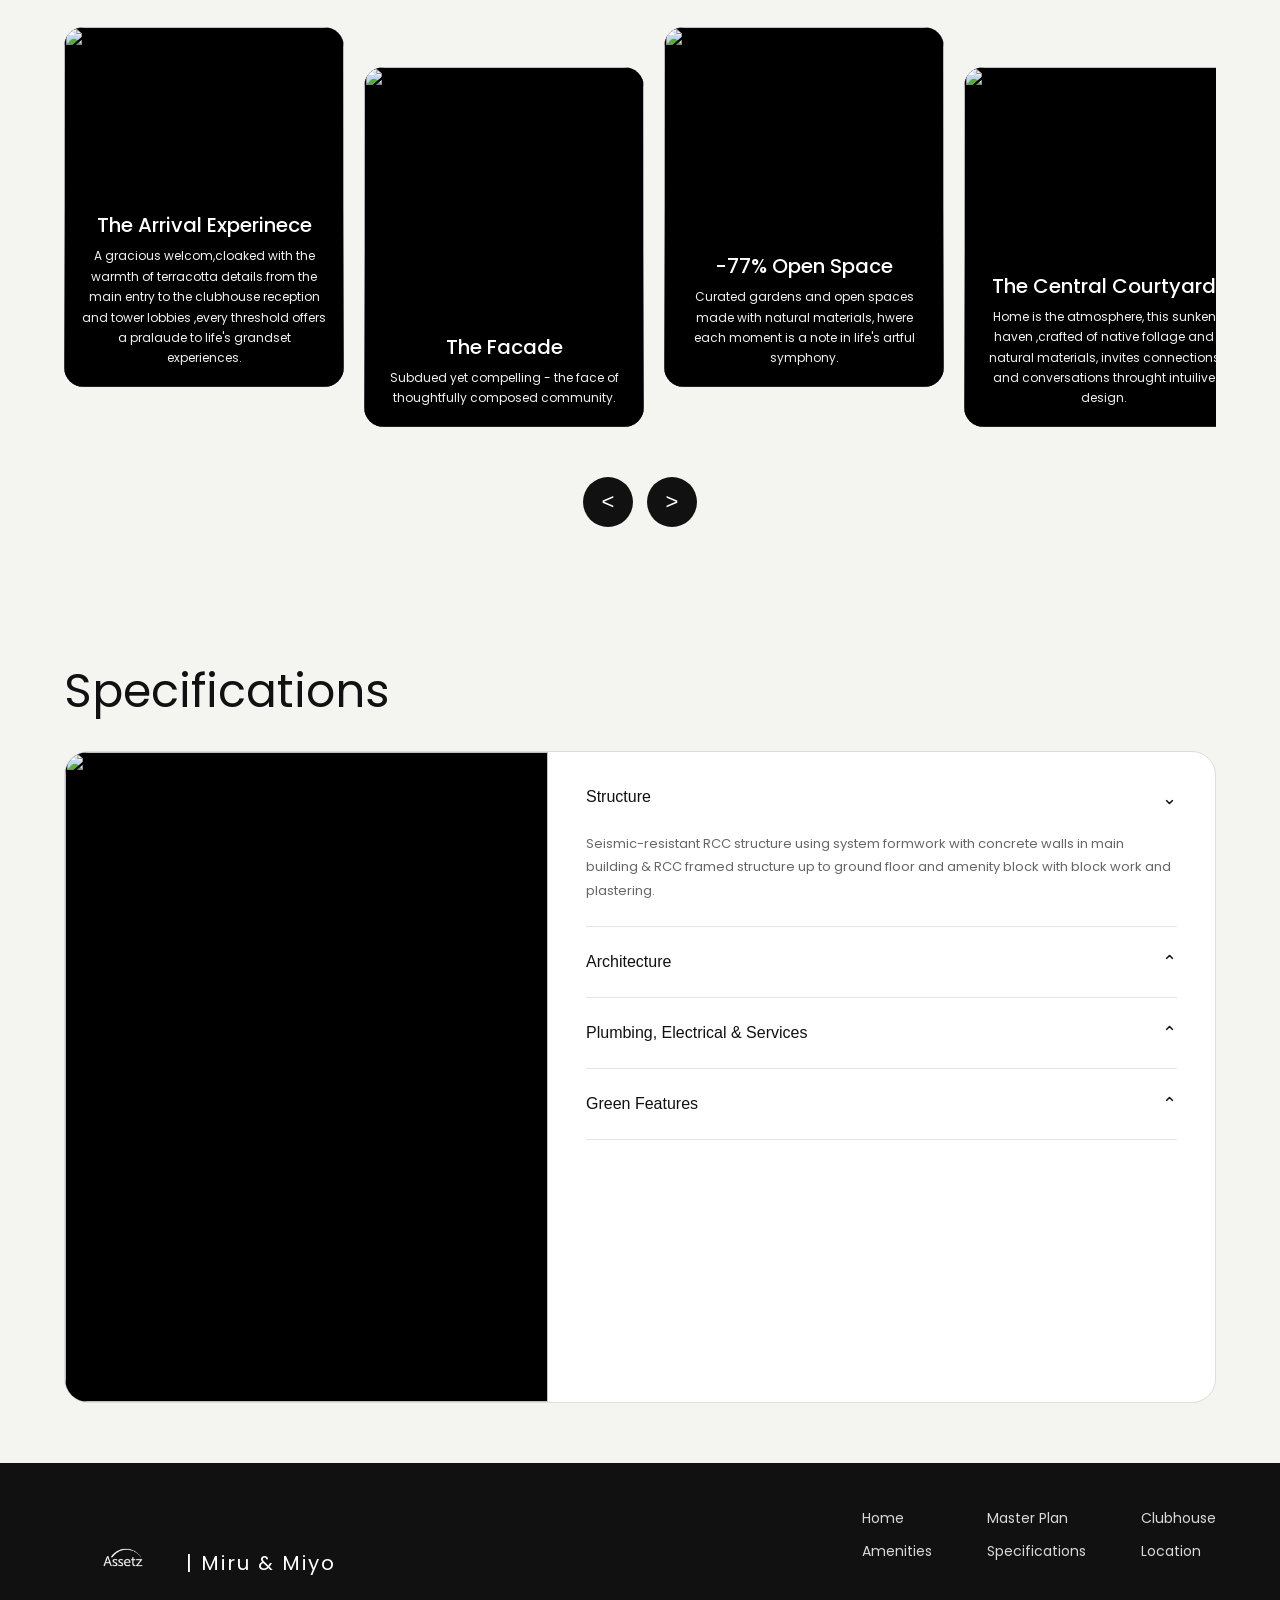
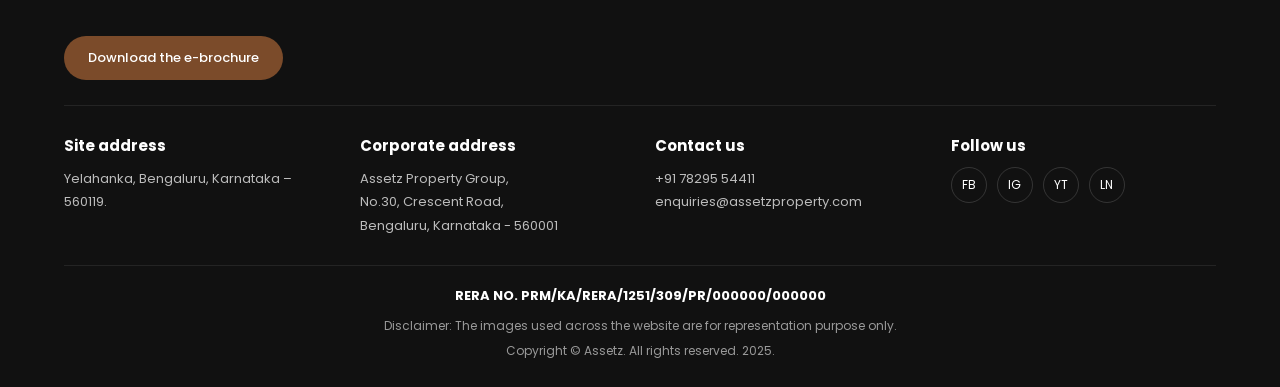
==== commit 7da27108: "updated" ====
--- a/index.html
+++ b/index.html
@@ -18,7 +18,7 @@
   <header class="navbar">
     <div class="logo-container">
 
-  <img src="C:\Users\Akshay\demo-task\photo\logo.png" alt="Logo" class="logo-img">
+  <img src="photo/logo.png" alt="Logo" class="logo-img">
 
   <div class="logo-text">
     <h2></h2>
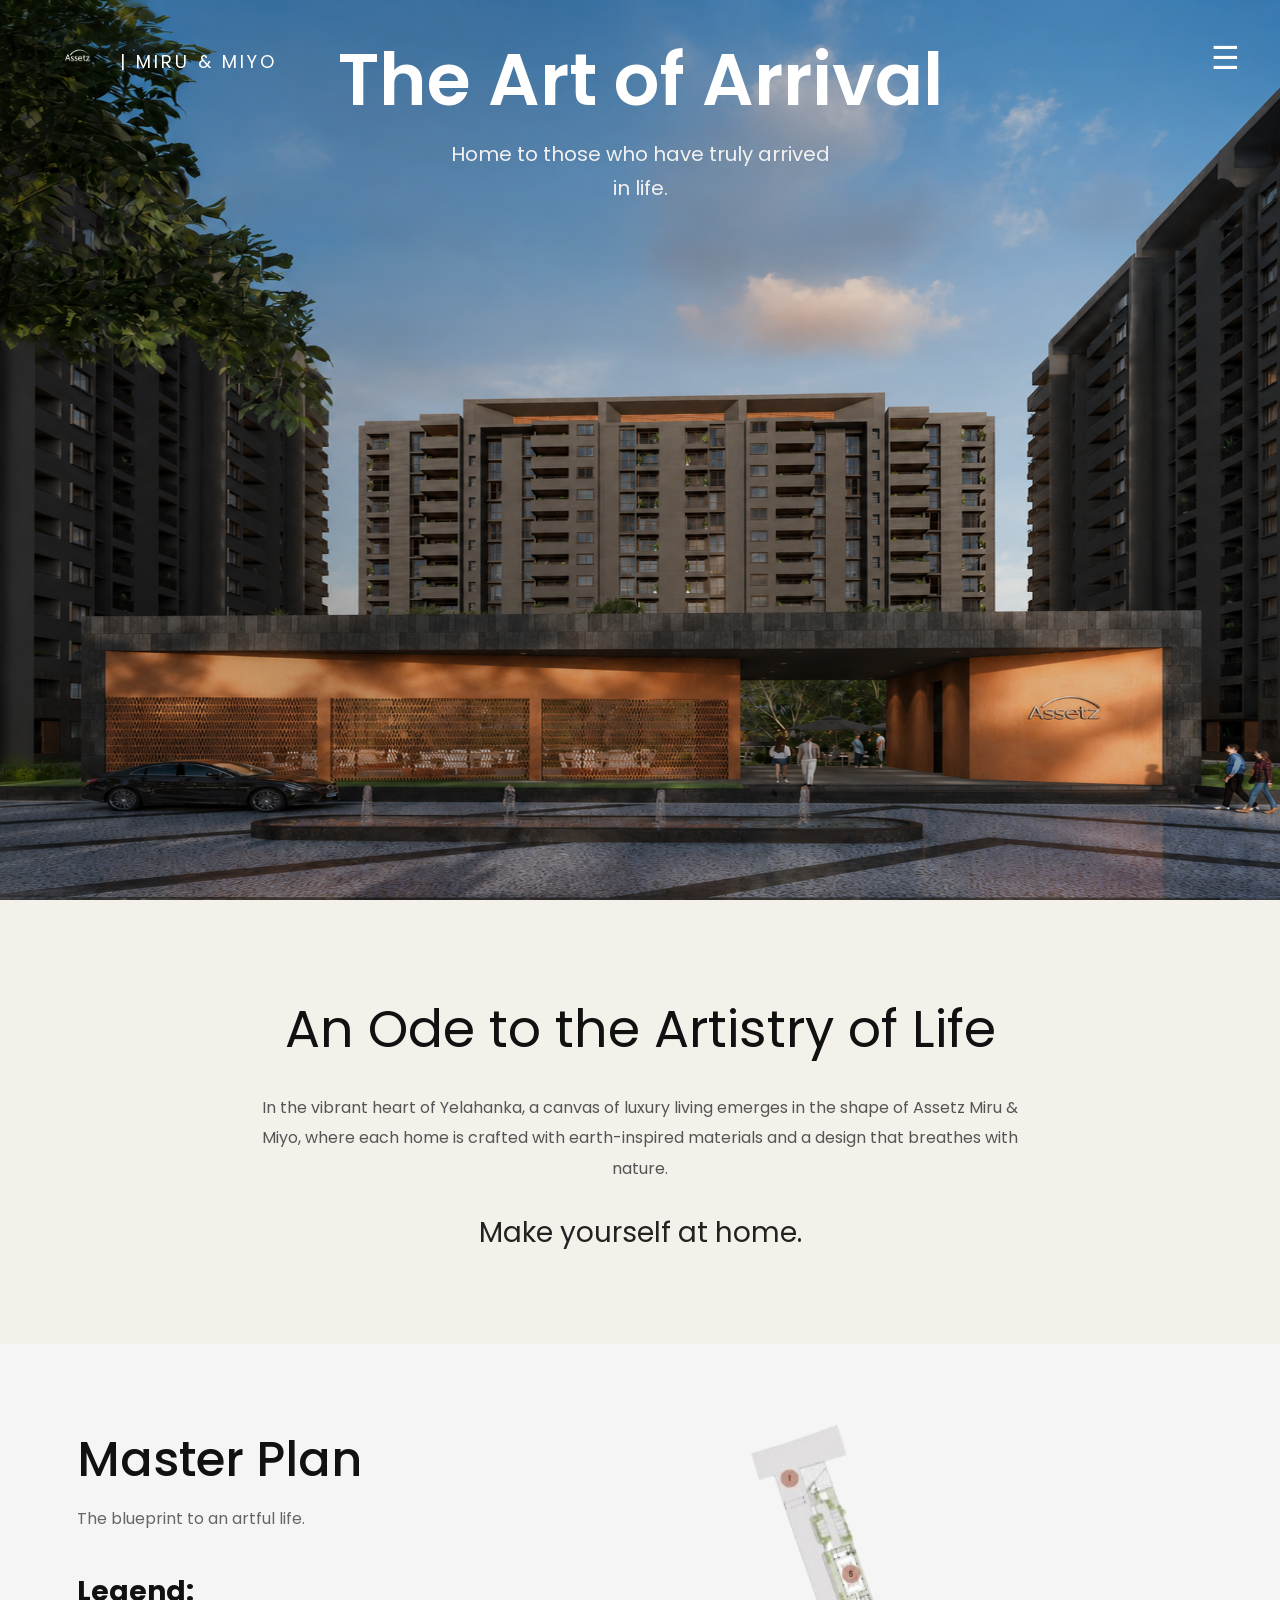
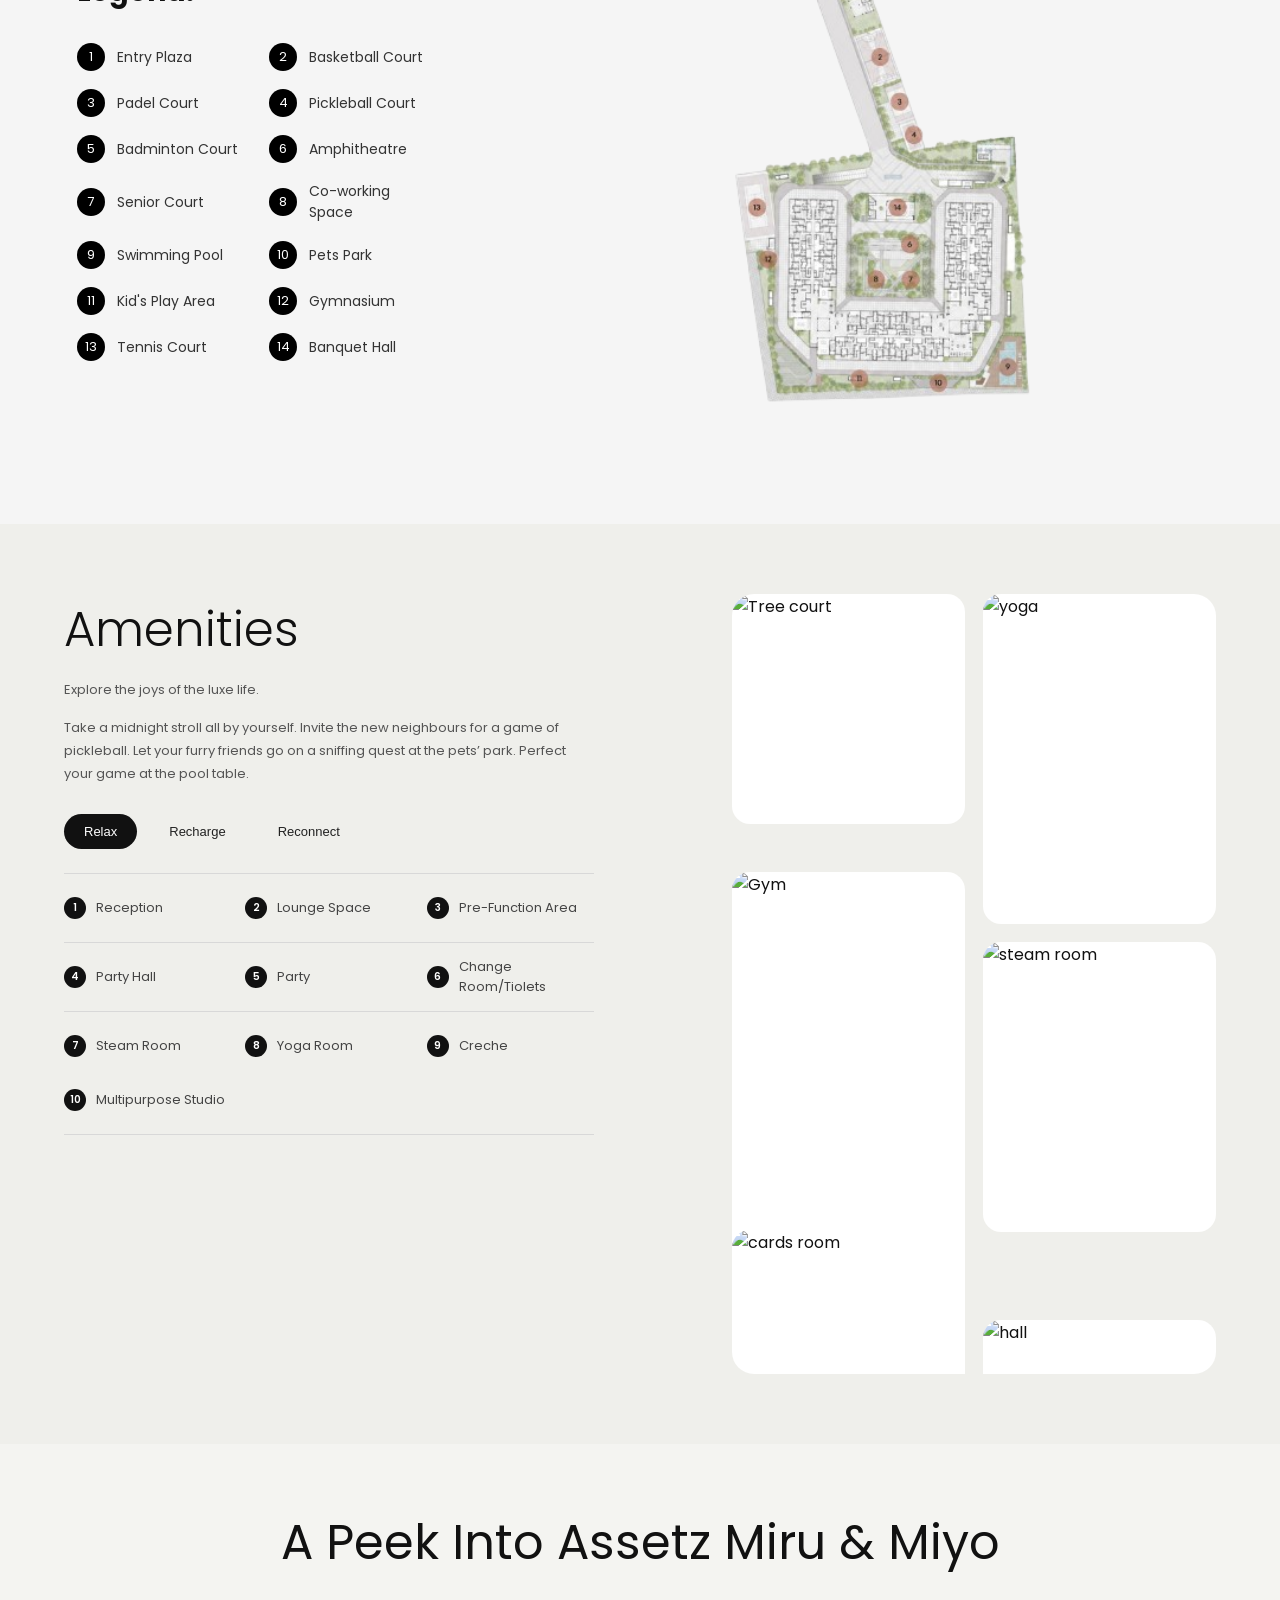
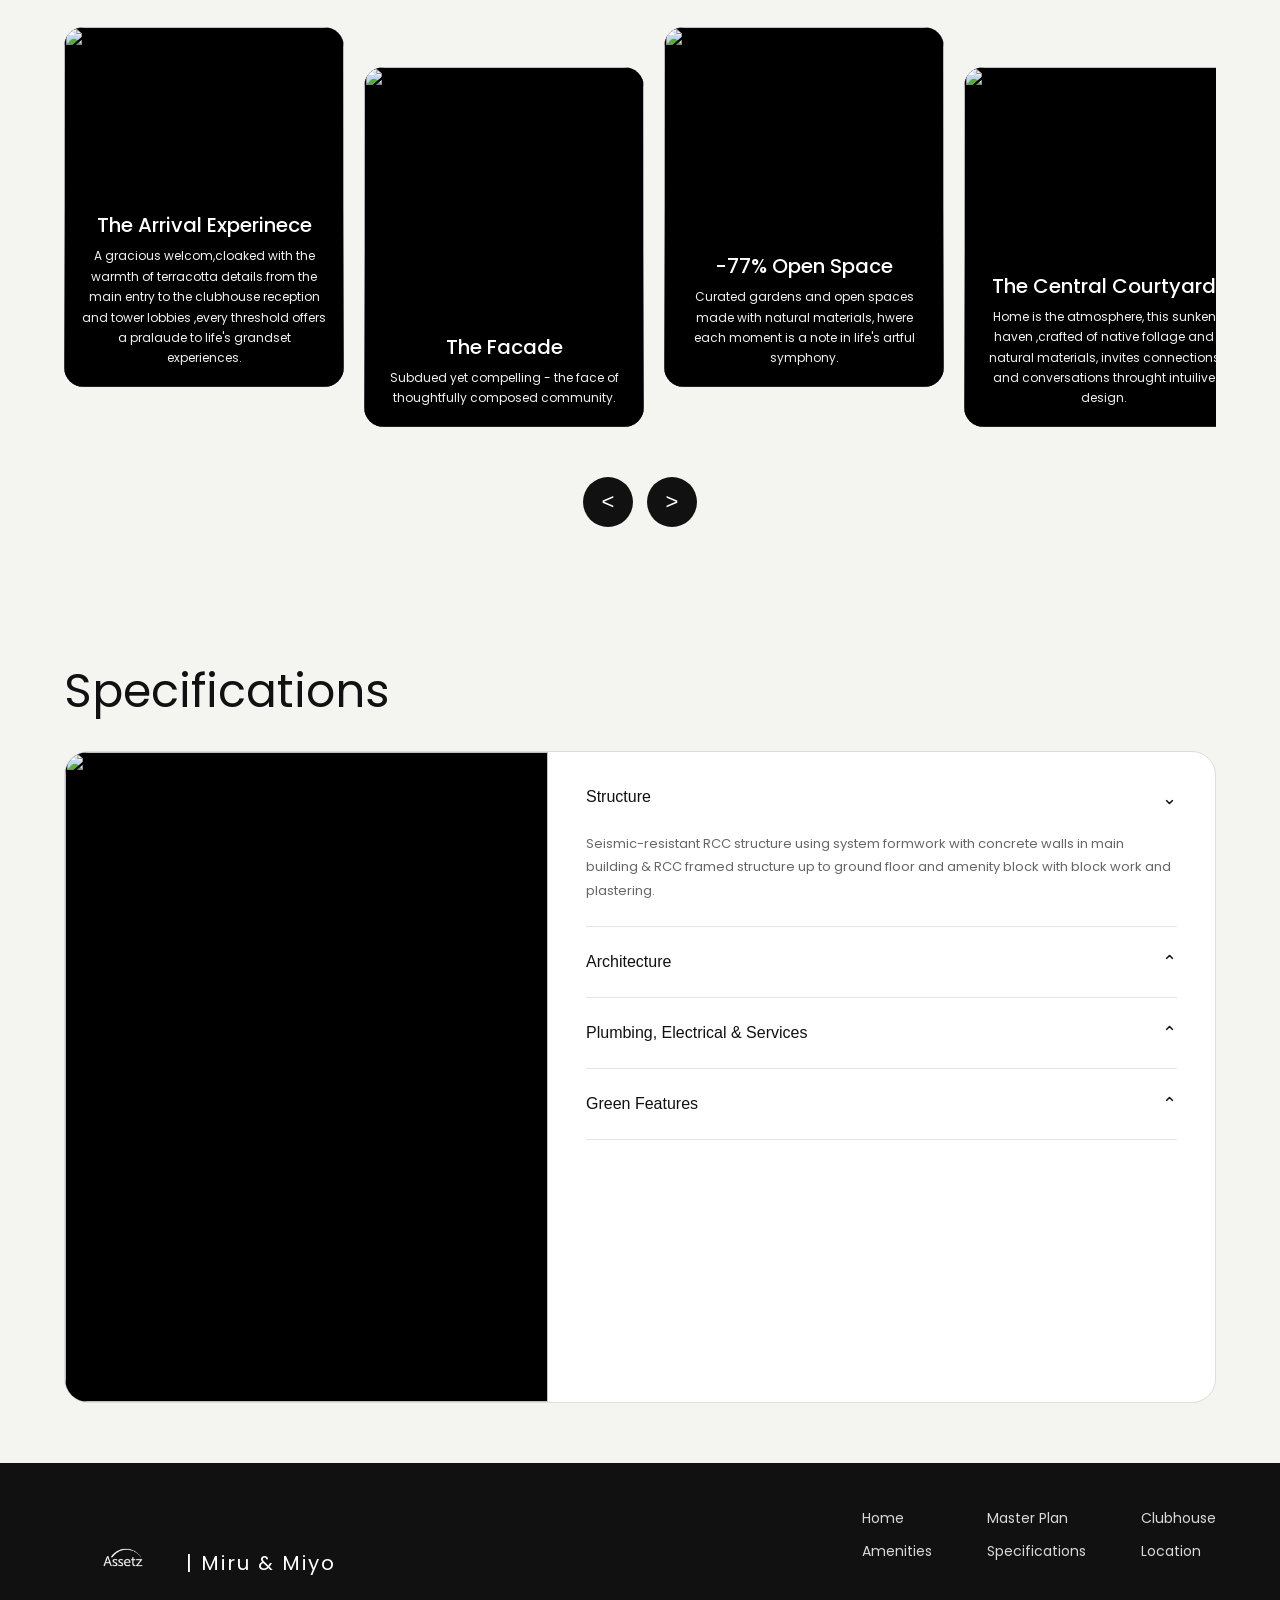
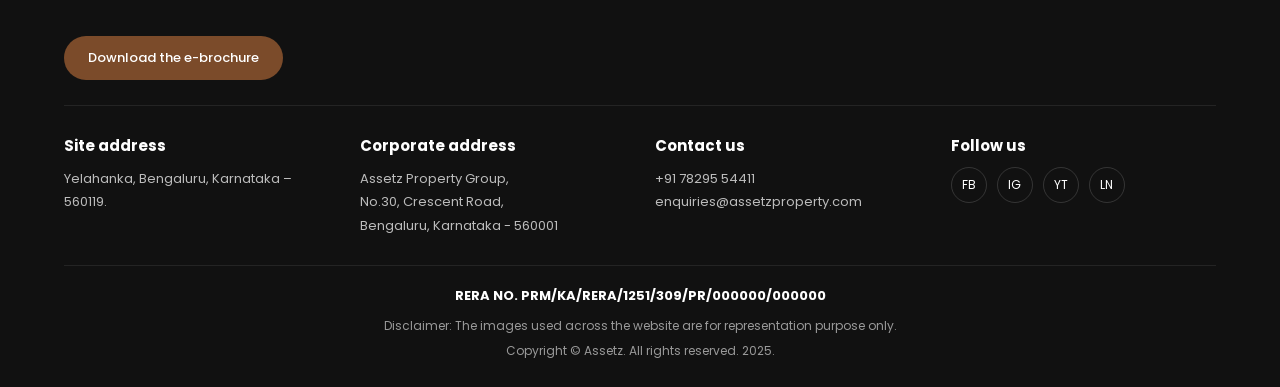
==== commit 85011ffb: "updated" ====
--- a/index.html
+++ b/index.html
@@ -21,9 +21,10 @@
   <img src="photo/logo.png" alt="Logo" class="logo-img">
 
   <div class="logo-text">
-    <h2></h2>
     <span>| Miru & Miyo</span>
   </div>
+
+</div>
 
 </div>
 
--- a/style.css
+++ b/style.css
@@ -172,7 +172,17 @@
 
     margin-bottom:25px;
 }
-
+.logo-container{
+  display:flex;
+  align-items:center;
+  gap:10px;
+}
+
+.logo-img{
+  width:70px;
+  height:auto;
+  display:block;
+}
 .ode-section p{
     max-width:760px;
 
